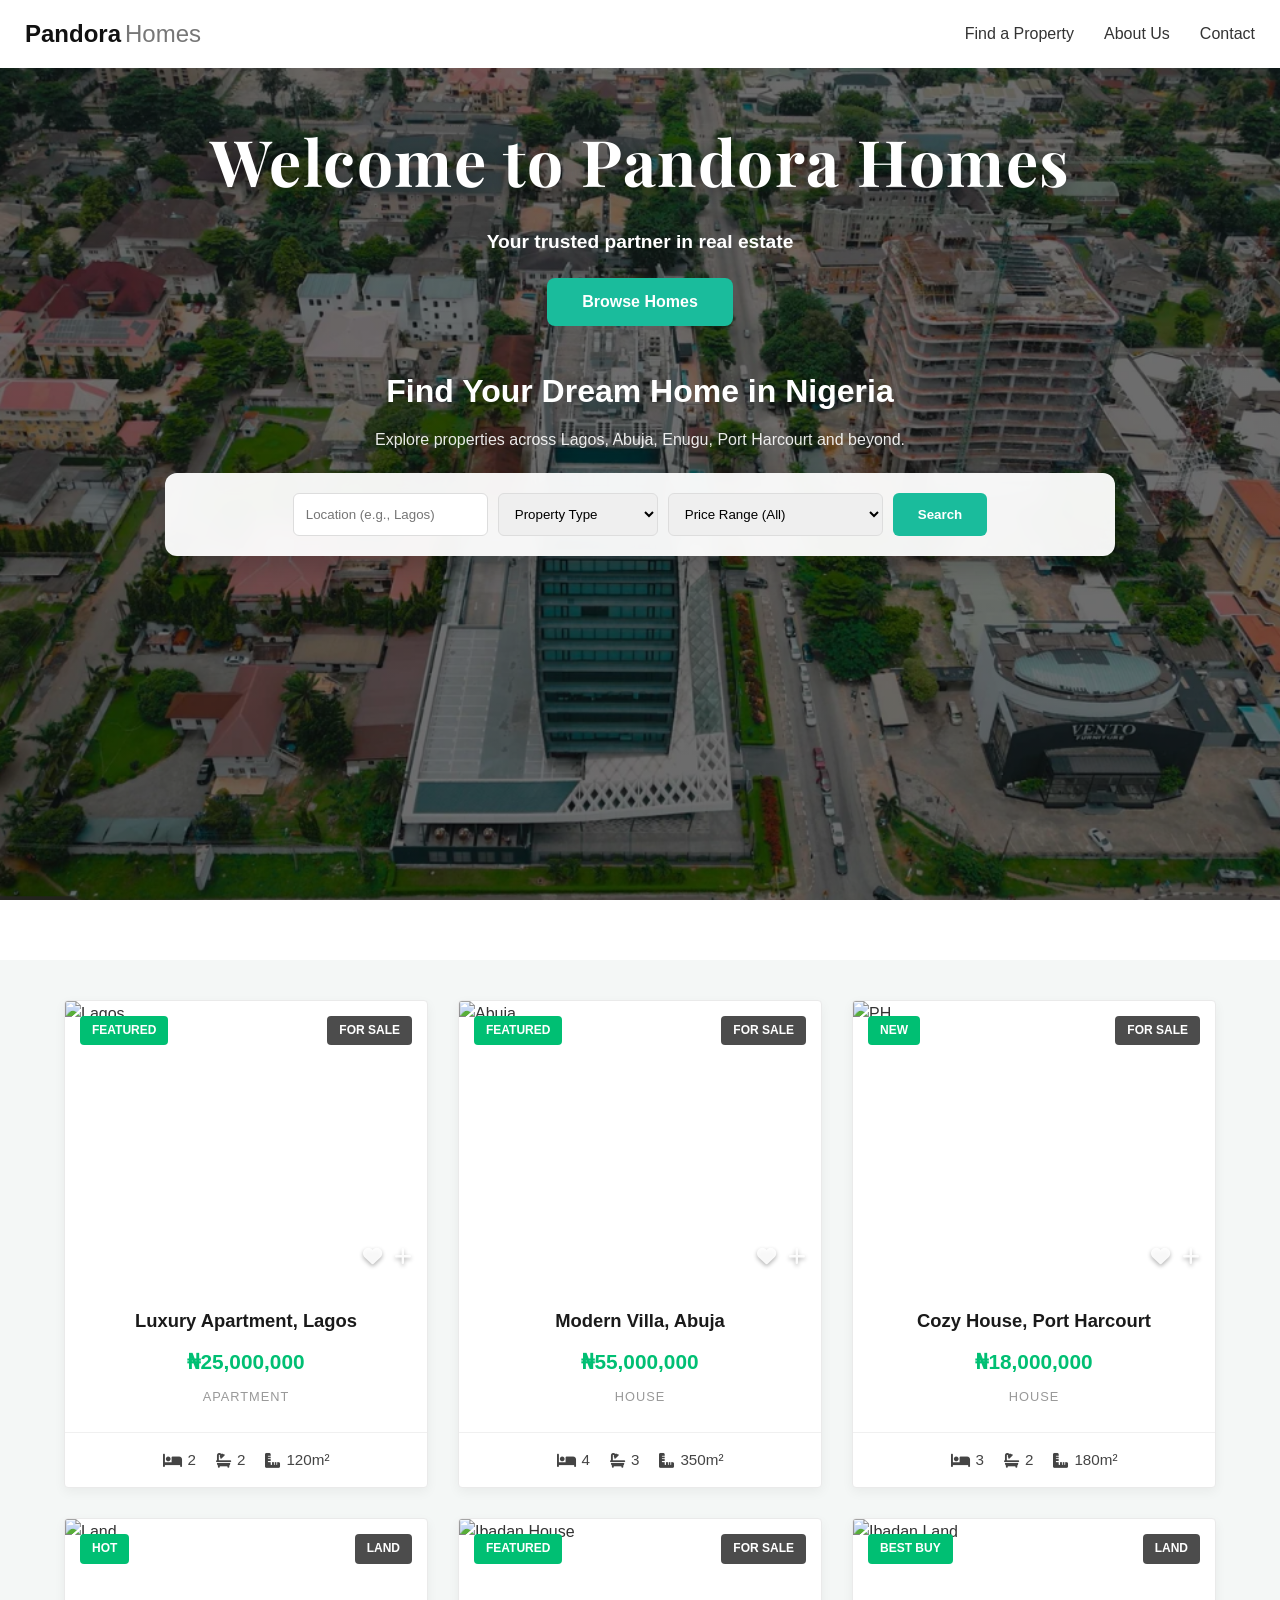
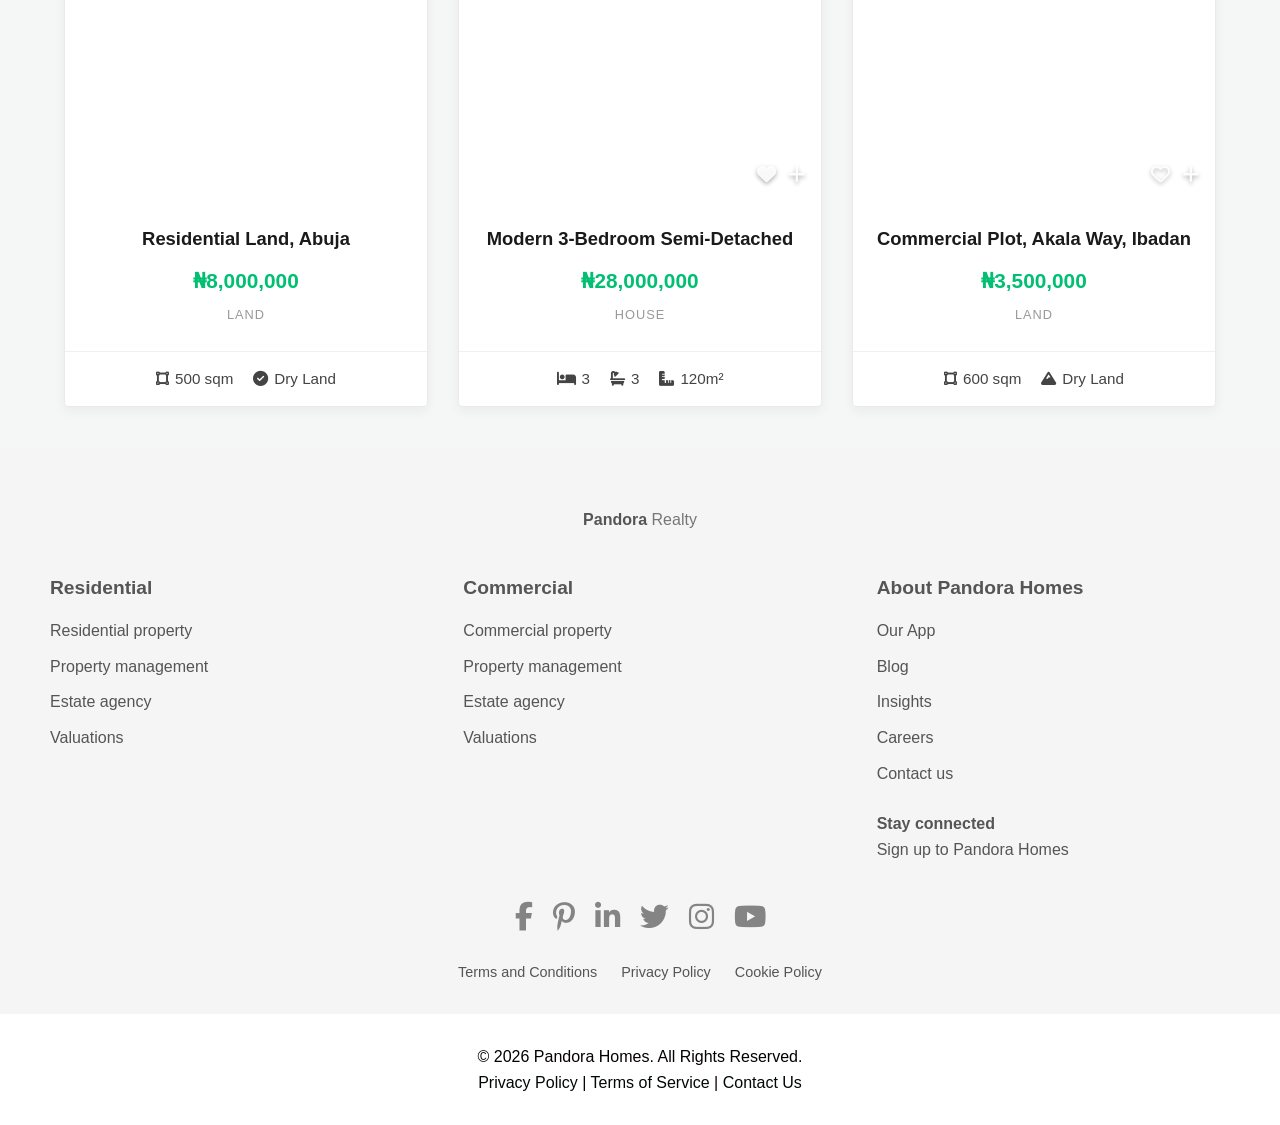
==== index.html @ b4a7bf01 "initial commit" ====
<!DOCTYPE html>
<html lang="en">
<head>
    <meta charset="UTF-8">
    <meta name="viewport" content="width=device-width, initial-scale=1.0">
    <title>Pandora Homes</title>
    <link rel="stylesheet" href="style.css">
    <link href="https://fonts.googleapis.com/css2?family=Playfair+Display:wght@600;700;800&display=swap" rel="stylesheet">
    <link rel="stylesheet" href="https://cdnjs.cloudflare.com/ajax/libs/font-awesome/6.5.0/css/all.min.css">
</head>
<body>

<header class="main-header">
    <div class="menu-icon" onclick="toggleMenu()">☰</div>
    <div class="logo">
        <span class="logo-bold">Pandora</span>
        <span class="logo-light">Homes</span>
    </div>
    <nav class="desktop-nav">
        <ul>
            <li><a href="listings.html">Find a Property</a></li>
            <li><a href="about.html">About Us</a></li>
            <li><a href="contact.html">Contact</a></li>
        </ul>
    </nav>
</header>


<div class="mobile-menu" id="mobileMenu">
      <div class="close-btn" onclick="toggleMenu()">✕</div>
    <a href="listings.html">Find a Property</a>
    <a href="about.html">About Us</a>
    <a href="contact.html">Contact Us</a>
    <a href="#">Careers</a>
    <a href="#">Insights</a>
</div>

<div id="page-content">
      
<section class="hero">
    <h1 class="hero-title">Welcome to Pandora Homes</h1>
    <p class="hero-subtext">Your trusted partner in real estate</p>

    <a href="listings.html">
        <button class="cta-btn">Browse Homes</button>
    </a>

    <!-- NEW: Add animation to the "Find Your Dream Home" section -->
    <div class="hero-search-text animate-fade-up">
        <h2>Find Your Dream Home in Nigeria</h2>
        <p style="animation-delay: 0.10s;">Explore properties across Lagos, Abuja, Enugu, Port Harcourt and beyond.</p>
    </div>

    <!-- NEW: Add animation to the search box container -->
    <div class="search-box animate-fade-up" style="animation-delay: 0.5s;">
        <input type="text" id="search-location" list="locations" placeholder="Location (e.g., Lagos)" autocomplete="off">
        
        <datalist id="locations">
            <option value="lagos">
            <option value="abuja">
            <option value="enugu">
            <option value="port harcourt">
            <option value="owerri">
            <option value="anambra">
            <option value="ibadan">
        </datalist>

        <select id="search-type">
            <option value="">Property Type</option>
            <option value="apartment">Apartment</option>
            <option value="house">House</option>
            <option value="land">Land</option>
        </select>

        <select id="search-price">
            <option value="">Price Range (All)</option>
            <option value="1-5">₦1,000,000 - ₦5,000,000</option>
            <option value="5-10">₦5,000,000 - ₦10,000,000</option>
            <option value="10-25">₦10,000,000 - ₦25,000,000</option>
            <option value="25-50">₦25,000,000 - ₦50,000,000</option>
            <option value="50-75">₦50,000,000 - ₦75,000,000</option>
            <option value="75-100">₦75,000,000 - ₦100,000,000</option>
            <option value="100-plus">₦100,000,000+</option>
        </select>

        <button onclick="handleHomeSearch()">Search</button>
    </div>
</section>

<section class="properties">

    <div class="property-card" data-location="lagos" data-type="apartment" data-price="25">
        <a href="property.html?property=1" class="card-link">
            <div class="card-image-container">
                <img src="https://images.unsplash.com/photo-1643297551340-19d8ad4f20ad" alt="Lagos" class="main-image">
                <div class="badge badge-left-green">FEATURED</div>
                <div class="badge badge-right-black">FOR SALE</div>
                <div class="card-overlays">
                    <i class="fas fa-heart overlay-icon"></i>
                    <i class="fas fa-plus overlay-icon"></i>
                </div>
            </div>
            <div class="card-text-container">
                <h3 class="property-title">Luxury Apartment, Lagos</h3>
                <p class="property-price">₦25,000,000</p>
                <p class="property-type">APARTMENT</p>
            </div>
            <div class="card-features-container">
                <div class="feature-item"><i class="fas fa-bed"></i> <span>2</span></div>
                <div class="feature-item"><i class="fas fa-bath"></i> <span>2</span></div>
                <div class="feature-item"><i class="fas fa-ruler-combined"></i> <span>120m²</span></div>
            </div>
        </a>
    </div>

    <div class="property-card" data-location="abuja" data-type="house" data-price="55">
        <a href="property.html?property=2" class="card-link">
            <div class="card-image-container">
                <img src="https://images.unsplash.com/photo-1600585154340-be6161a56a0c" alt="Abuja" class="main-image">
                <div class="badge badge-left-green">FEATURED</div>
                <div class="badge badge-right-black">FOR SALE</div>
                <div class="card-overlays">
                    <i class="fas fa-heart overlay-icon"></i>
                    <i class="fas fa-plus overlay-icon"></i>
                </div>
            </div>
            <div class="card-text-container">
                <h3 class="property-title">Modern Villa, Abuja</h3>
                <p class="property-price">₦55,000,000</p>
                <p class="property-type">HOUSE</p>
            </div>
            <div class="card-features-container">
                <div class="feature-item"><i class="fas fa-bed"></i> <span>4</span></div>
                <div class="feature-item"><i class="fas fa-bath"></i> <span>3</span></div>
                <div class="feature-item"><i class="fas fa-ruler-combined"></i> <span>350m²</span></div>
            </div>
        </a>
    </div>

    <div class="property-card" data-location="port harcourt" data-type="house" data-price="18">
        <a href="property.html?property=3" class="card-link">
            <div class="card-image-container">
                <img src="https://images.unsplash.com/photo-1570129477492-45c003edd2be" alt="PH" class="main-image">
                <div class="badge badge-left-green">NEW</div>
                <div class="badge badge-right-black">FOR SALE</div>
                <div class="card-overlays">
                    <i class="fas fa-heart overlay-icon"></i>
                    <i class="fas fa-plus overlay-icon"></i>
                </div>
            </div>
            <div class="card-text-container">
                <h3 class="property-title">Cozy House, Port Harcourt</h3>
                <p class="property-price">₦18,000,000</p>
                <p class="property-type">HOUSE</p>
            </div>
            <div class="card-features-container">
                <div class="feature-item"><i class="fas fa-bed"></i> <span>3</span></div>
                <div class="feature-item"><i class="fas fa-bath"></i> <span>2</span></div>
                <div class="feature-item"><i class="fas fa-ruler-combined"></i> <span>180m²</span></div>
            </div>
        </a>
    </div>

    <div class="property-card" data-location="abuja" data-type="land" data-price="8">
        <a href="property.html?property=4" class="card-link">
            <div class="card-image-container">
                <img src="https://images.unsplash.com/photo-1500382017468-9049fed747ef" alt="Land" class="main-image">
                <div class="badge badge-left-green">HOT</div>
                <div class="badge badge-right-black">LAND</div>
            </div>
            <div class="card-text-container">
                <h3 class="property-title">Residential Land, Abuja</h3>
                <p class="property-price">₦8,000,000</p>
                <p class="property-type">LAND</p>
            </div>
            
            <div class="card-features-container">
                <div class="feature-item"><i class="fas fa-vector-square"></i> <span>500 sqm</span></div>
                <div class="feature-item"><i class="fas fa-check-circle"></i> <span>Dry Land</span></div>
            </div>
            
        </a>
    </div>

    <a href="property.html?property=8" class="property-link">
        <div class="property-card" data-location="ibadan" data-type="house" data-price="28">
            <div class="card-image-container">
                <img src="https://images.unsplash.com/photo-1580587771525-78b9dba3b914" alt="Ibadan House">
                <div class="badge badge-left-green">FEATURED</div>
                <div class="badge badge-right-black">FOR SALE</div>
                <div class="card-overlays">
                    <i class="fas fa-heart overlay-icon"></i>
                    <i class="fas fa-plus overlay-icon"></i>
                </div>
            </div>
            <div class="card-text-container">
                <h3 class="property-title">Modern 3-Bedroom Semi-Detached</h3>
                <p class="property-price">₦28,000,000</p>
                <p class="property-type">HOUSE</p>
            </div>
            <div class="card-features-container">
                <div class="feature-item"><i class="fas fa-bed"></i> 3</div>
                <div class="feature-item"><i class="fas fa-bath"></i> 3</div>
                <div class="feature-item"><i class="fas fa-ruler-combined"></i> 120m²</div>
            </div>
        </div>
    </a>

    <a href="property.html?property=9" class="property-link">
        <div class="property-card" data-location="ibadan" data-type="land" data-price="3.5">
            <div class="card-image-container">
                <img src="https://encrypted-tbn0.gstatic.com/images?q=tbn:ANd9GcQhuHhNJPSUENQW9tDOTuYNVAIdm0Wdqzk8hw&s" alt="Ibadan Land">
                <div class="badge badge-left-green">BEST BUY</div>
                <div class="badge badge-right-black">LAND</div>
                <div class="card-overlays">
                    <i class="far fa-heart overlay-icon"></i>
                    <i class="fas fa-plus overlay-icon"></i>
                </div>
            </div>
            <div class="card-text-container">
                <h3 class="property-title">Commercial Plot, Akala Way, Ibadan</h3>
                <p class="property-price">₦3,500,000</p>
                <p class="property-type">LAND</p>
            </div>
            <div class="card-features-container">
                <div class="feature-item"><i class="fas fa-vector-square"></i> 600 sqm</div>
                <div class="feature-item"><i class="fas fa-mountain"></i> Dry Land</div>
            </div>
        </div>
    </a>


</section>

<section id="no-results" class="no-results" style="display:none;">
    <div class="no-results-card">
        <p>😔 No properties found</p>
        <span>Try Lagos, Abuja, or adjust your filters</span>
        <button onclick="alert('Thanks for your feedback!')">Click to Give Feedback</button>
    </div>
</section>

<section class="pre-footer">

    <!-- LOGO -->
    <div class="pre-footer-logo">
        <span class="logo-bold">Pandora</span>
        <span class="logo-light">Realty</span>
    </div>

    <div class="pre-footer-container">

        <!-- Column 1 -->
        <div class="pre-footer-col">
            <div class="accordion-header">
                Residential <span>⌄</span>
            </div>
            <ul class="accordion-content">
                <li>Residential property</li>
                <li>Property management</li>
                <li>Estate agency</li>
                <li>Valuations</li>
            </ul>
        </div>

        <!-- Column 2 -->
        <div class="pre-footer-col">
            <div class="accordion-header">
                Commercial <span>⌄</span>
            </div>
            <ul class="accordion-content">
                <li>Commercial property</li>
                <li>Property management</li>
                <li>Estate agency</li>
                <li>Valuations</li>
            </ul>
        </div>

        <!-- Column 3 -->
        <div class="pre-footer-col">
            <div class="accordion-header">
                About Pandora Homes <span>⌄</span>
            </div>
            <ul class="accordion-content">
                <li>Our App</li>
                <li>Blog</li>
                <li>Insights</li>
                <li>Careers</li>
                <li>Contact us</li>
            </ul>

            <div class="stay-connected">
                <h4>Stay connected</h4>
                <p>Sign up to Pandora Homes</p>
            </div>
        </div>

    </div>

    <!-- Social Icons -->
    <div class="social-icons">
        <i class="fab fa-facebook-f"></i>
        <i class="fab fa-pinterest-p"></i>
        <i class="fab fa-linkedin-in"></i>
        <i class="fab fa-twitter"></i>
        <i class="fab fa-instagram"></i>
        <i class="fab fa-youtube"></i>
    </div>

    <!-- Bottom Links -->
    <div class="footer-links">
        <a href="#">Terms and Conditions</a>
        <a href="#">Privacy Policy</a>
        <a href="#">Cookie Policy</a>
    </div>

</section>

<footer>
    <p>&copy; 2026 Pandora Homes. All Rights Reserved.</p>
    <p>
        <a href="#">Privacy Policy</a> | 
        <a href="#">Terms of Service</a> | 
        <a href="contact.html">Contact Us</a> </p>
</footer>

<script src="script.js"></script>

</div> 
</body>
</html>
---- style.css ----
/* =====================
   GLOBAL RESET & BODY
===================== */
* {
    margin: 0;
    padding: 0;
    box-sizing: border-box;
    font-family: 'Poppins', sans-serif;
}

body {
    background: #ffffff;
    color: #333;
    line-height: 1.6;
}

/* LINKS */
a {
    text-decoration: none;
    color: inherit;
}

a:hover {
    color: #1abc9c;
}

/* =====================
   HEADER
===================== */
header {
    width: 100%;
    padding: 15px 25px;
    background: #ffffff;
    display: flex;
    align-items: center;
    justify-content: space-between; /* keeps layout clean */
    position: fixed;
    top: 0;
    z-index: 1000;
}

.logo {
    font-size: 1.5rem;
    display: flex;
    align-items: center;
    gap: 4px;
    font-family: 'Poppins', sans-serif;
}

.logo-bold {
    font-weight: 700;
    color: #111;
}

.logo-light {
    font-weight: 400;
    color: #777;
}

nav ul {
    list-style: none;
    display: flex;
    gap: 30px;
}

nav ul li a {
    font-weight: 500;
}

/* =====================
   HERO (WITH IMAGE)
===================== */
.hero {
    height: 100vh;
    padding: 50px 20px 20px; /* FIXED: combines top + side padding */

    background: linear-gradient(rgba(0,0,0,0.55), rgba(0,0,0,0.55)),
    url("images/hero.jpg");

    background-size: cover;
    background-position: center;
    background-attachment: fixed;

    display: flex;
    flex-direction: column;
    justify-content: center;
    align-items: center;

    text-align: center;
    color: #fff;
}



/* CLEAN HERO TITLE (FIXED DUPLICATES) */
.hero-title {
    font-family: 'Playfair Display', serif;
    font-size: 4rem;
    font-weight: 700;
    letter-spacing: 1.5px;
    text-shadow: 0 5px 20px rgba(0,0,0,0.4);
    margin-bottom: 15px;
}

.hero-subtext {
    font-weight: 700;
    font-size: 1.2rem;
    margin-bottom: 20px;
}
@media (max-width: 768px) {

    .hero-title {
        font-size: 2.3rem;
        line-height: 1.2;
        text-align: center;
        padding: 0 10px;
    }

    .hero-subtext {
        font-size: 1rem;
        padding: 0 10px;
    }
    .hero {
    padding-top: 140px; /* adjusts for header */
    height: auto;
}
}

/* HERO BUTTON */
.cta-btn {
    padding: 15px 35px;
    background: #1abc9c;
    color: #fff;
    border: none;
    border-radius: 8px;
    font-size: 1rem;
    font-weight: 600;
    cursor: pointer;
    transition: all 0.3s ease;
}

.cta-btn:hover {
    background: #16a085;
    transform: scale(1.05);
}

/* =====================
   SEARCH SECTION (PREMIUM FLOAT)
===================== */
.search-section {
    text-align: center;
    padding: 60px 20px 20px;
    background: transparent;
    margin-top: -120px; /* pulls into hero */
    position: relative;
    z-index: 10;
}

.search-section h1 {
    font-size: 2.5rem;
    margin-bottom: 10px;
}

.search-section p {
    color: #666;
    margin-bottom: 25px;
}

/* FLOATING GLASS SEARCH BOX */
.search-box {
    background: rgba(255, 255, 255, 0.95);
    backdrop-filter: blur(12px);

    padding: 25px;
    border-radius: 15px;

    display: flex;
    gap: 10px;
    flex-wrap: wrap;
    justify-content: center;

    box-shadow: 0 20px 50px rgba(0,0,0,0.15);
    max-width: 950px;
    margin: auto;
    width: 100%;
}


/* Inputs */
.search-box input,
.search-box select {
    padding: 12px 15px;
    border: 1px solid #ddd;
    border-radius: 8px;
    min-width: 160px;
}

/* Button */
.search-box button {
    padding: 12px 25px;
    background: #1abc9c;
    color: #fff;
    border: none;
    border-radius: 8px;
    cursor: pointer;
    font-weight: 600;
}

.search-box button:hover {
    background: #16a085;
}
@media (max-width: 768px) {

    .search-box {
        flex-direction: column;
        align-items: stretch;
        gap: 12px;
    }

    .search-box input,
    .search-box select,
    .search-box button {
        width: 100%;
    }
}
@media (max-width: 768px) {

    .search-section {
        margin-top: -80px;
        padding: 40px 15px 10px;
    }
}

/* =====================
   PROPERTY GRID
===================== */
/* 1. THE GRID - Base style (Small Phones) */
.properties {
    display: grid;
    grid-template-columns: 1fr; /* Default: 1 column for small phones */
    gap: 20px;
    padding: 20px 15px;
    background-color: #f4f7f6;
    max-width: 1400px;
    margin: 0 auto;
}

/* 2. MEDIUM SCREENS (Large Phones & Tablets) 
   When screen is wider than 600px, switch to 2 columns */
@media (min-width: 600px) {
    .properties {
        grid-template-columns: repeat(2, 1fr); 
        gap: 25px;
        padding: 30px 5%;
    }
}

/* 3. DESKTOP SCREENS 
   When screen is wider than 1024px, switch to 3 columns */
@media (min-width: 1024px) {
    .properties {
        grid-template-columns: repeat(3, 1fr); 
        gap: 30px;
        padding: 40px 5%;
    }
}

/* --- THE REST OF YOUR CARD CSS REMAINS THE SAME --- */

.property-card {
    background: #fff;
    border-radius: 4px;
    overflow: hidden;
    box-shadow: 0 4px 12px rgba(0,0,0,0.05);
    display: flex;
    flex-direction: column;
    height: 100%;
    border: 1px solid #eaeaea;
}

/* Ensure the image height is consistent */
.card-image-container {
    position: relative;
    width: 100%;
    height: 280px; 
}

.card-image-container img {
    width: 100%;
    height: 100%;
    object-fit: cover;
}

/* Overlay Icons (No glass background) */
.card-overlays {
    position: absolute;
    bottom: 15px;
    right: 15px;
    display: flex;
    gap: 12px;
}

.overlay-icon {
    background: none; 
    backdrop-filter: none;
    color: rgba(255, 255, 255, 0.9); 
    font-size: 1.2rem;
    cursor: pointer;
    text-shadow: 0 2px 4px rgba(0,0,0,0.3);
}

/* Text and Features... */
.card-text-container { padding: 25px 15px; text-align: center; }
.property-price { color: #00bf73; font-weight: 800; font-size: 1.3rem; }
.card-features-container { display: flex; justify-content: center; gap: 20px; padding: 15px; border-top: 1px solid #f0f0f0; }

/* 3. THE CARD */
.property-card {
    background: #fff;
    border-radius: 4px;
    overflow: hidden;
    box-shadow: 0 4px 12px rgba(0,0,0,0.05);
    display: flex;
    flex-direction: column;
    height: 100%;
    border: 1px solid #eaeaea;
}

/* 4. THE IMAGE */
.card-image-container {
    position: relative;
    width: 100%;
    height: 280px; 
}

.card-image-container img {
    width: 100%;
    height: 100%;
    object-fit: cover;
}

/* 5. OVERLAYS - Glass effect removed */
.badge {
    position: absolute;
    top: 15px;
    padding: 4px 10px;
    font-size: 10px;
    font-weight: 700;
    text-transform: uppercase;
}

.badge-left-green {
    left: 15px;
    background: #00bf73;
    color: white;
}

.badge-right-black {
    right: 15px;
    background: rgba(0, 0, 0, 0.7);
    color: white;
}

.card-overlays {
    position: absolute;
    bottom: 15px;
    right: 15px;
    display: flex;
    gap: 12px; /* Slight gap between icons */
}

.overlay-icon {
    /* REMOVED: background and backdrop-filter */
    background: none; 
    backdrop-filter: none;
    
    width: auto;
    height: auto;
    display: flex;
    align-items: center;
    justify-content: center;
    
    /* Set icon color to white with slight transparency to match reference */
    color: rgba(255, 255, 255, 0.9); 
    font-size: 1.2rem;
    cursor: pointer;
    text-shadow: 0 2px 4px rgba(0,0,0,0.3); /* Optional: helps icons pop against light images */
}

/* 6. TEXT CONTENT */
.card-text-container {
    padding: 25px 15px;
    text-align: center;
}

.property-title {
    font-size: 1.15rem;
    font-weight: 600;
    margin-bottom: 10px;
    color: #1a1a1a;
}

.property-price {
    font-size: 1.3rem;
    color: #00bf73;
    font-weight: 800;
    margin-bottom: 8px;
}

.property-type {
    font-size: 0.8rem;
    color: #999;
    text-transform: uppercase;
    letter-spacing: 1px;
}

/* 7. FEATURES Row */
.card-features-container {
    display: flex;
    justify-content: center;
    gap: 20px;
    padding: 15px;
    border-top: 1px solid #f0f0f0;
}

.feature-item {
    display: flex;
    align-items: center;
    gap: 6px;
    font-size: 0.95rem;
    color: #444;
}/* =====================
   FOOTER
===================== */
footer {
    background: #ffffff;
    color: #060000;
    text-align: center;
    padding: 30px;
}

footer a {
    color: #000806;
}

/* =====================
   ABOUT & CONTACT
===================== */
.about-section,
.contact-section {
    max-width: 1000px;
    margin: 150px auto 50px auto;
    padding: 50px;
    background-color: #ffffff;
    border-radius: 15px;
    box-shadow: 0 10px 25px rgba(0,0,0,0.08);
    text-align: center;
}

.contact-info {
    margin-top: 30px;
    color: #068168;
}

/* HERO SEARCH TEXT */
.hero-search-text {
    margin-top: 40px;
}

.hero-search-text h2 {
    font-size: 2rem;
    margin-bottom: 10px;
}

.hero-search-text p {
    opacity: 0.9;
}
.contact-hero {
    height: 60vh;
    background: 
    linear-gradient(rgba(0,0,0,0.6), rgba(0,0,0,0.6)),
    url("images/contact-bg.jpg");

    background-size: cover;
    background-position: center;

    display: flex;
    flex-direction: column;
    justify-content: center;
    align-items: center;

    color: #fff;
    text-align: center;
}
/* SEARCH BOX */
.search-box {
    margin-top: 20px;

    background: rgba(255,255,255,0.95);
    backdrop-filter: blur(10px);

    padding: 20px;
    border-radius: 12px;

    display: flex;
    gap: 10px;
    flex-wrap: wrap;
    justify-content: center;

    box-shadow: 0 10px 30px rgba(0,0,0,0.2);
}

.search-box input,
.search-box select {
    padding: 12px;
    border: 1px solid #ddd;
    border-radius: 6px;
}

.search-box button {
    padding: 12px 25px;
    background: #1abc9c;
    color: #fff;
    border: none;
    border-radius: 6px;
}
/* =====================
   MOBILE FIXES ONLY
===================== */
@media (max-width: 768px) {

    /* FIX HERO TEXT OVERLAP */
    .hero {
        padding-top: 50px; /* more space for fixed header on mobile */
        height: auto; /* allow content expand properly */
        padding-bottom: 60px;
    }

    /* FIX SEARCH BOX OVERLAPPING LISTINGS */
    .search-box {
        margin-bottom: 40px; /* creates space before listings */
    }

    /* KEEP SEARCH ELEMENTS CLEAN */
    .search-box input,
    .search-box select,
    .search-box button {
        max-width: 100%; /* full width on mobile */
    }
}
/* =====================
   NO RESULTS CARD
===================== */
.no-results {
    display: none; /* initially hidden */
    text-align: center;
    margin: 50px auto;
}

.no-results-card {
    display: inline-block;
    padding: 30px 40px;
    background: #fff;
    border-radius: 15px;
    box-shadow: 0 10px 25px rgba(0,0,0,0.1);
    text-align: center;
    transition: all 0.3s ease;
}

.no-results-card p {
    font-size: 1.5rem;
    font-weight: 600;
    margin-bottom: 10px;
}

.no-results-card span {
    font-size: 1rem;
    color: #555;
    margin-bottom: 20px;
    display: block;
}

.no-results-card button {
    padding: 10px 25px;
    background: #1abc9c;
    color: #fff;
    border: none;
    border-radius: 8px;
    font-weight: 600;
    cursor: pointer;
    transition: all 0.3s ease;
}

.no-results-card button:hover {
    background: #16a085;
    transform: scale(1.05);
}
/* =====================
   PRE FOOTER SECTION
===================== */
.pre-footer {
    background: #f5f5f5;
    padding: 60px 50px 30px;
}

/* DESKTOP LAYOUT */
.pre-footer-container {
    display: grid;
    grid-template-columns: repeat(3, 1fr);
    gap: 60px;
    max-width: 1200px;
    margin: auto;
    align-items: start;
}

/* LOGO */
.pre-footer-logo {
    text-align: center;
    margin-bottom: 40px;
}

.logo-text {
    font-family: 'Playfair Display', serif;
    font-size: 2.8rem; /* bigger */
    font-weight: 700;
    color: #000a08;
    letter-spacing: 1px;
}
@media (max-width: 768px) {
    .logo-text {
        font-size: 2.2rem;
    }
}
/* DESKTOP HEADERS */
.accordion-header {
    font-size: 1.2rem;
    font-weight: 600;
    margin-bottom: 15px;
    cursor: default;
}

.accordion-header span {
    display: none; /* hide arrow on desktop */
}

/* DESKTOP LIST */
.accordion-content {
    display: block;
}

.pre-footer-col ul {
    list-style: none;
    padding: 0;
}

.pre-footer-col ul li {
    margin-bottom: 10px;
    color: #555;
}

/* Stay Connected */
.stay-connected {
    margin-top: 25px;
}

/* SOCIAL ICONS */
.social-icons {
    text-align: center;
    margin-top: 40px;
    font-size: 1.8rem;
    display: flex;
    justify-content: center;
    gap: 20px;
    opacity: 0.7;
}

/* FOOTER LINKS */
.footer-links {
    text-align: center;
    margin-top: 30px;
    font-size: 0.9rem;
}

.footer-links a {
    margin: 0 10px;
    color: #555;
}

.footer-links a:hover {
    color: #1abc9c;
}

/* =====================
   MOBILE VERSION (ACCORDION)
===================== */
@media (max-width: 768px) {

    .pre-footer {
        padding: 40px 20px;
    }

    .pre-footer-container {
        display: block;
        text-align: left;
    }

    /* ACCORDION STYLE */
    .accordion-header {
        width: 100%;
        padding: 18px 0;
        border-bottom: 1px solid #0c0000;
        font-size: 1.1rem;
        display: flex;
        justify-content: space-between;
        align-items: center;
        cursor: pointer;
    }

    .accordion-header span {
        display: block;
    }

    /* HIDE CONTENT */
    .accordion-content {
        display: none;
        padding: 10px 0 15px;
    }

    /* SHOW WHEN ACTIVE */
    .accordion-content.active {
        display: block;
    }

    /* LIST FIX */
    .pre-footer-col ul {
        list-style: none;
        padding-left: 0;
        margin: 0;
    }

    .pre-footer-col ul li {
        padding: 8px 0;
    }

    /* SOCIAL */
    .social-icons {
        font-size: 1.5rem;
    }

    /* LINKS STACK */
    .footer-links {
        display: flex;
        flex-direction: column;
        gap: 10px;
    }
}
/* =====================
   FORCE DESKTOP LAYOUT (FINAL FIX)
===================== */
@media (min-width: 769px) {

    .pre-footer-container {
        display: grid !important;
        grid-template-columns: repeat(3, 1fr) !important;
        gap: 60px !important;
        align-items: start !important;
    }

    .accordion-content {
        display: block !important;
    }

    .accordion-header {
        border: none !important;
        cursor: default !important;
        margin-bottom: 15px;
    }

    .accordion-header span {
        display: none !important;
    }

    .pre-footer-col {
        width: 100%;
    }
}
@media (max-width: 768px) {
    header {
        padding: 15px 20px; /* smaller */
    }

    .logo {
        font-size: 1.3rem; /* reduce logo size */
    }
}
/* =====================
   MOBILE NAV FINAL FIX
===================== */

/* HAMBURGER ICON */
.menu-icon {
    font-size: 1.8rem;
    cursor: pointer;
    display: none; /* hidden on desktop */
    z-index: 3000;
}

/* MOBILE MENU PANEL */
.mobile-menu {
    position: fixed;
    top: 0;
    left: -100%;
    width: 70%;
    height: 100%;
    background: #fff;
    padding: 60px 20px;
    display: flex;
    flex-direction: column;
    gap: 20px;
    transition: 0.4s ease;
    z-index: 2000;

    box-shadow: 5px 0 15px rgba(0,0,0,0.2);
}

/* ACTIVE MENU */
.mobile-menu.active {
    left: 0;
}

/* LINKS */
.mobile-menu a {
    font-size: 1.2rem;
    border-bottom: 1px solid #eee;
    padding-bottom: 10px;
}

/* CLOSE BUTTON */
.close-btn {
    font-size: 2rem;
    cursor: pointer;
    margin-bottom: 20px;
    
    align-self: flex-end; 
}

/* 1. THE MOVEMENT - Keep this exactly as is */
#page-content {
    transition: transform 0.4s ease;
    width: 100%;
    position: relative;
    background-color: #fff;
}

#page-content.shift {
    transform: translateX(70%);
}

/* 2. THE HEADER FADE - No more "all" transition here */
#page-content.shift header {
    background-color: transparent !important;
    opacity: 0; 
    pointer-events: none; /* Stops you from clicking invisible buttons */
}

/* =====================
    MOBILE ONLY
===================== */
@media (max-width: 768px) {
    .menu-icon {
        display: block;
        cursor: pointer;
    }

    .desktop-nav {
        display: none;
    }

    header {
        padding: 0px 15px;
        height: 30px;
        display: flex;
        align-items: center;
        justify-content: flex-start;
        gap: 12px;
        background-color: #fff;
        box-sizing: border-box;
        position: relative;
        width: 100%;

        /* FIX: Only animate the fade, NOT the layout/size */
        transition: opacity 0.4s ease, background-color 0.4s ease;
    }

    .logo {
        font-size: 1.3rem;
        position: absolute;
        left: 50%;
        transform: translateX(-50%);
        /* Keep this: prevents the logo from sliding around */
        transition: none !important; 
    }
}
/* =====================
   AGENTS SECTION
===================== */
.agents-section {
    padding: 60px 20px;
    text-align: center;
    background: #f9f9f9;
}

.agents-section h2 {
    font-size: 2rem;
    margin-bottom: 40px;
}

/* CONTAINER */
.agents-container {
    display: flex;
    justify-content: center;
    gap: 40px;
    flex-wrap: wrap;
}

/* CARD */
.agent-card {
    background: #fff;
    padding: 25px 20px;
    border-radius: 15px;
    width: 260px;
    text-align: center;
    box-shadow: 0 10px 25px rgba(0,0,0,0.08);
    transition: 0.3s;
}

.agent-card:hover {
    transform: translateY(-8px);
}

/* IMAGE (CIRCLE) */
.agent-card img {
    width: 110px;
    height: 110px;
    border-radius: 50%;
    object-fit: cover;
    margin-bottom: 15px;
}

/* NAME */
.agent-card h3 {
    margin-bottom: 5px;
}

/* ROLE */
.agent-card p {
    color: #777;
    font-size: 0.9rem;
    margin-bottom: 15px;
}

/* ACTION ICONS */
.agent-actions {
    display: flex;
    justify-content: center;
    gap: 15px;
}

.agent-actions a {
    width: 40px;
    height: 40px;
    background: #1abc9c;
    color: #fff;
    border-radius: 50%;
    display: flex;
    align-items: center;
    justify-content: center;
    transition: 0.3s;
}

.agent-actions a:hover {
    background: #16a085;
    transform: scale(1.1);
}

/* =====================
   MOBILE OPTIMIZATION
===================== */
@media (max-width: 768px) {

    .agents-container {
        flex-direction: column;
        align-items: center;
    }

    .agent-card {
        width: 90%;
    }

    .agents-section h2 {
        font-size: 1.6rem;
    }
}
.agent-actions a i {
    line-height: 1;
}
/* =====================
   AGENT ICON PREMIUM EFFECT
===================== */

.agent-actions a {
    width: 55px;
    height: 55px;
    background: #1abc9c;
    border-radius: 50%;
    display: flex;
    align-items: center;
    justify-content: center;
    
    color: #fff;
    font-size: 1.2rem;

    transition: all 0.35s ease;
    position: relative;
    overflow: hidden;
}

/* ICON HOVER EFFECT */
.agent-actions a:hover {
    transform: translateY(-6px) scale(1.1);
    box-shadow: 0 10px 25px rgba(26, 188, 156, 0.5);
}

/* ICON INSIDE ANIMATION */
.agent-actions a i {
    transition: transform 0.4s ease;
}

.agent-actions a:hover i {
    transform: scale(1.2) rotate(5deg);
}

/* GLOW RING EFFECT */
.agent-actions a::before {
    content: "";
    position: absolute;
    width: 100%;
    height: 100%;
    border-radius: 50%;
    background: rgba(26, 188, 156, 0.4);
    opacity: 0;
    transition: 0.4s;
}

.agent-actions a:hover::before {
    transform: scale(1.6);
    opacity: 1;
}

/* INDIVIDUAL BRAND COLORS (PREMIUM TOUCH) */
.agent-actions a:nth-child(1):hover {
    background: #27ae60; /* phone */
}

.agent-actions a:nth-child(2):hover {
    background: #2c3e50; /* email */
}

.agent-actions a:nth-child(3):hover {
    background: #25D366; /* WhatsApp */
}
.agent-actions {
    display: flex;
    justify-content: center;
    gap: 15px;
    margin-top: 15px;
}
/* =====================
   DESKTOP & TABLET FIX
===================== */
@media (min-width: 769px) {

    /* Make the container allow space for cards to be side-by-side */
    .agents-container {
        flex-wrap: nowrap; /* Forces them to stay in one row on desktop */
        gap: 30px;
    }

    /* Increase the card width slightly to fit the 55px icons */
    .agent-card {
        width: 320px; 
        min-height: 400px; /* Keeps all cards the same height */
        display: flex;
        flex-direction: column;
        justify-content: space-between; /* Pushes icons to the bottom evenly */
    }

    /* Ensure the icon row doesn't wrap or overlap */
    .agent-actions {
        flex-wrap: nowrap;
        width: 100%;
        padding-top: 10px;
    }
}
/* =====================
   TABLET FIX (481px to 768px)
===================== */
@media screen and (min-width: 481px) and (max-width: 768px) {
    
    .agent-card {
        width: 80% !important; /* Narrow the card slightly so it doesn't stretch too far */
        max-width: 400px;
        margin: 20px auto;
        
        /* Force the content to stay stacked vertically */
        display: flex !important;
        flex-direction: column !important;
        align-items: center !important;
        padding: 30px 20px !important;
    }

    .agent-actions {
        /* Ensure the icons stay in a neat row at the bottom */
        display: flex !important;
        justify-content: center !important;
        gap: 15px !important;
        margin-top: 20px !important;
        width: 100% !important;
    }

    /* Prevent the image from floating to the left */
    .agent-card img {
        margin: 0 auto 15px auto !important;
    }
}
/* =====================
   CONTACT HERO UPGRADE
===================== */

.contact-hero {
    height: 65vh;

    background:
    linear-gradient(rgba(0,0,0,0.55), rgba(0,0,0,0.55)),
    url("images/contact-bg.jpg");

    background-size: cover;
    background-position: center;
    background-attachment: fixed;

    display: flex;
    justify-content: center;
    align-items: center;
}

/* GLASS BOX */
.hero-overlay {
    background: rgba(255,255,255,0.08); /* 🔥 transparent */
    backdrop-filter: blur(12px);

    padding: 50px 70px;
    border-radius: 15px;

    text-align: center;
    color: #fff;

    box-shadow: 0 15px 50px rgba(0,0,0,0.3);
}

/* TEXT */
.hero-overlay h1 {
    font-size: 3rem;
    font-family: 'Playfair Display', serif;
}

.hero-overlay p {
    font-size: 1.2rem;
    opacity: 0.9;
}

/* ANIMATION */
.fade-in {
    opacity: 0;
    transform: translateY(30px);
    animation: fadeUp 1s ease forwards;
}

.fade-in.delay {
    animation-delay: 0.4s;
}

@keyframes fadeUp {
    to {
        opacity: 1;
        transform: translateY(0);
    }
}
@media (max-width: 768px) {
    .contact-hero {
        background-attachment: scroll; /* prevents mobile bug */
        height: 55vh;
    }

    .hero-overlay {
        padding: 25px;
    }

    .hero-overlay h1 {
        font-size: 2rem;
    }

    .hero-overlay p {
        font-size: 1rem;
    }
}
/* =====================
   PREMIUM CONTACT CARD
===================== */

.contact-premium {
    margin-top: -80px; /* 🔥 pulls card into hero */
    display: flex;
    justify-content: center;
    padding: 0 20px;
    position: relative;
    z-index: 10;
}

.contact-card {
    background: rgba(255,255,255,0.95);
    backdrop-filter: blur(12px);

    padding: 40px;
    border-radius: 15px;

    text-align: center;

    box-shadow: 0 20px 60px rgba(0,0,0,0.15);

    max-width: 600px;
    width: 100%;
}

/* TEXT */
.contact-card h2 {
    font-size: 1.8rem;
    margin-bottom: 10px;
}

.contact-card p {
    color: #666;
    margin-bottom: 25px;
}

/* OPTIONS */
.contact-options {
    display: flex;
    justify-content: center;
    gap: 20px;
    flex-wrap: wrap;
}

.contact-box {
    display: flex;
    flex-direction: column;
    align-items: center;
    gap: 8px;

    padding: 15px 20px;
    border-radius: 10px;

    background: #f9f9f9;

    transition: 0.3s ease;
}

/* ICONS */
.contact-box i {
    font-size: 1.5rem;
    color: #1abc9c;
}

/* HOVER EFFECT */
.contact-box:hover {
    background: #047b63;
    color: #fff;
    transform: translateY(-5px);
}

.contact-box:hover i {
    color: #fff;
}
@media (max-width: 768px) {

    .contact-premium {
        margin-top: -50px;
    }

    .contact-card {
        padding: 25px;
    }

    .contact-options {
        flex-direction: column;
        gap: 15px;
    }
}
/* =====================
   ABOUT HERO
===================== */
.about-hero {
    height: 100vh; /* 🔥 full screen (fixes rectangular issue) */

    background:
    linear-gradient(rgba(0,0,0,0.5), rgba(0,0,0,0.5)),
    url("images/about-bg.jpg");

    background-size: cover;
    background-position: center;
    background-attachment: fixed;

    display: flex;
    justify-content: center;
    align-items: center;
}

/* =====================
   STORY
===================== */
.about-story {
    padding: 80px 20px;
    text-align: center;
}

.about-container {
    max-width: 800px;
    margin: auto;
}

.about-container h2 {
    font-size: 2rem;
    margin-bottom: 15px;
}

.about-container p {
    color: #666;
    line-height: 1.8;
}

/* =====================
   STATS
===================== */
.about-stats {
    background: #f9f9f9;
    padding: 60px 20px;
}

.stats-container {
    display: flex;
    justify-content: center;
    align-items: center;
    gap: 60px;
    flex-wrap: wrap;
    text-align: center;
}

.stat-box h3 {
    font-size: 2rem;
    color: #047b63;
    min-width: 120px;
}

.stat-box p {
    color: #555;
}

/* =====================
   CTA
===================== */
.about-cta {
    height: 60vh;

    background:
    linear-gradient(rgba(0,0,0,0.6), rgba(0,0,0,0.6)),
    url("images/about-bg.jpg"); /* 🔥 same image */

    background-size: cover;
    background-position: bottom; /* 🔥 shows lower part */
    background-attachment: fixed;

    display: flex;
    flex-direction: column;
    justify-content: center;
    align-items: center;

    text-align: center;
    color: #fff;
}

.about-cta h2 {
    margin-bottom: 20px;
}
@media (max-width: 768px) {

    .about-hero,
    .about-cta {
        background-attachment: scroll; /* fixes mobile */
        height: 70vh;
    }

    .hero-overlay {
        padding: 25px;
    }

    .stats-container {
        flex-direction: column;
        gap: 25px;
    }
}
.reveal {
    opacity: 0;
    transform: translateY(40px);
    transition: all 0.8s ease;
}

.reveal.active {
    opacity: 1;
    transform: translateY(0);
}

/* =====================
   HERO TEXT ANIMATION
===================== */
.hero-overlay h1,
.hero-overlay p {
    opacity: 0;
    transform: translateY(40px);
    animation: fadeUp 3s ease forwards;
}

.hero-overlay p {
    animation-delay: 0.4s;
}

/* =====================
   STATS ANIMATION (FADE IN)
===================== */
.stat-box {
    opacity: 0;
    transform: translateY(40px);
    animation: fadeUp 1s ease forwards;
}

.stat-box:nth-child(1) { animation-delay: 0.2s; }
.stat-box:nth-child(2) { animation-delay: 0.4s; }
.stat-box:nth-child(3) { animation-delay: 0.6s; }

/* =====================
   CTA RECTANGLE + ANIMATION
===================== */
.about-cta {
    height: 50vh; /* rectangular */
}

.about-cta h2,
.about-cta .cta-btn {
    opacity: 0;
    transform: translateY(40px);
    animation: fadeUp 1s ease forwards;
}

.about-cta .cta-btn {
    animation-delay: 0.4s;
}

/* =====================
   KEYFRAME
===================== */
@keyframes fadeUp {
    to {
        opacity: 1;
        transform: translateY(0);
    }
}
/* =====================
   SCROLL REVEAL (JS-TRIGGERED)
===================== */

/* 1. Initial Hidden State */
.reveal {
    opacity: 0;
    transform: translateY(50px); /* Starts 50px lower */
    transition: all 0.8s cubic-bezier(0.25, 0.46, 0.45, 0.94); /* Smooth transition */
    visibility: hidden; /* Prevents interaction before reveal */
}

/* 2. Active Revealed State */
.reveal.active {
    opacity: 1;
    transform: translateY(0); /* Moves to original position */
    visibility: visible;
}
/* =====================
   MAP IN GRID FIX
===================== */
.map-card {
    grid-column: span 1; /* Occupies one slot beside the cards */
    display: flex;
    height: 100%;
}

.map-card iframe {
    flex-grow: 1;
    box-shadow: 0 5px 15px rgba(0,0,0,0.08);
}
.property-card {
    transition: transform 0.3s ease, box-shadow 0.3s ease;
}

.property-card:hover {
    transform: translateY(-10px); /* Lifts the card up slightly */
    box-shadow: 0 12px 30px rgba(0,0,0,0.15); /* Deepens the shadow */
}
/* Container styling to match your input boxes */
.custom-dropdown {
    position: relative;
    width: 100%;
    background: white;
    border: 1px solid #ccc;
    border-radius: 4px;
    cursor: pointer;
}

.dropdown-trigger {
    padding: 12px;
    display: flex;
    justify-content: space-between;
    align-items: center;
}

/* THE DARK MENU - This matches your Location dropdown image */
.dropdown-menu {
    display: none; /* Hidden until clicked */
    position: absolute;
    top: 100%;
    left: 0;
    width: 100%;
    background-color: #1a1a1a; /* Dark background */
    z-index: 1000;
    border-radius: 0 0 4px 4px;
    max-height: 200px;
    overflow-y: auto;
}

/* Individual Items */
.dropdown-item {
    padding: 10px 15px;
    color: white; /* White text */
    font-size: 14px;
}

.dropdown-item:hover {
    background-color: #333; /* Slightly lighter on hover */
}

/* Show menu when active */
.custom-dropdown.active .dropdown-menu {
    display: block;
}
/* --- Master Layout for Desktop --- */
.property-container { padding: 40px 8%; max-width: 1300px; margin: 0 auto; }
/* Pushes the content down so it isn't hidden under the fixed top navigation */
body {
    padding-top: 60px; /* Adjust this number (e.g., 90px or 100px) until the title is fully visible */
}

/* Ensure the property container has a consistent starting point */
.property-container {
    margin-top: 20px;
}
/* Combined & Corrected Header Fix */
.desktop-header-block {
    display: flex;
    justify-content: space-between; 
    align-items: flex-start;
    gap: 40px; 
    width: 100%;
}

.header-left {
    flex: 1; 
    min-width: 0; 
}

.price-main {
    /* Functional Fixes */
    white-space: nowrap; /* Prevents text from cutting off or wrapping */
    flex-shrink: 0;      /* Prevents the title from pushing the price */
    
    /* Your Style Preferences */
    font-size: 2.4rem; 
    font-weight: 800; 
    color: #111; 
    text-align: right;
    display: block;
    margin-bottom: 10px;
}

.desktop-actions { 
    display: flex; 
    gap: 10px; 
    margin-top: 10px; 
    justify-content: flex-end; 
}

.action-btn { 
    border: 1px solid #ddd; 
    background: #fff; 
    padding: 8px 12px; 
    border-radius: 4px; 
    cursor: pointer; 
}

/* Desktop Gallery Grid */
.gallery-wrapper { display: grid; grid-template-columns: 2fr 1fr; gap: 12px; height: 550px; }
.side-photos-grid { display: grid; grid-template-columns: 1fr 1fr; grid-template-rows: 1fr 1fr; gap: 12px; }
.main-photo-box img, .side-photos-grid img { width: 100%; height: 100%; object-fit: cover; border-radius: 4px; }

/* Desktop Stats Bar (Hidden on Mobile) */
.desktop-details-bar {
    display: flex;
    justify-content: space-between;
    background: #fff;
    padding: 30px;
    border: 1px solid #eee;
    margin-top: 30px;
}
.detail-item { display: flex; flex-direction: column; gap: 5px; }
.detail-value { font-size: 1.2rem; font-weight: 700; display: flex; align-items: center; gap: 10px; }
.detail-sub { font-size: 0.85rem; color: #777; text-transform: uppercase; letter-spacing: 0.5px; }

/* Visibility Toggles */
.mobile-header-block, .mobile-floating-agent, .mobile-gallery-overlay { display: none; }

/* --- Mobile View Adjustments --- */
@media (max-width: 768px) {
    .desktop-header-block, .side-photos-grid, .desktop-details-bar { display: none !important; }
    
    .property-container { padding: 0; }
    .gallery-wrapper { grid-template-columns: 1fr; height: 320px; }
    .main-photo-box { position: relative; }
    .main-photo-box img { border-radius: 0; }

    .mobile-gallery-overlay {
        display: flex; position: absolute; top: 15px; right: 15px;
        background: rgba(0,0,0,0.6); color: #fff; padding: 5px 12px; border-radius: 4px;
    }

    .mobile-header-block { display: block; padding: 20px; }
    .mobile-title-row { display: flex; justify-content: space-between; }
    .mobile-price-tag { font-size: 1.8rem; font-weight: 800; color: #00bf73; margin-top: 15px; }
    
    .mobile-info-right { display: flex; gap: 10px; }
    .mobile-icon-btn { border: 1px solid #eee; background: #fff; padding: 10px; border-radius: 6px; }

    /* Agent Bar Styling */
    .mobile-floating-agent {
        display: flex; position: fixed; bottom: 0; left: 0; width: 100%;
        background: #fff; padding: 12px 20px; box-shadow: 0 -5px 15px rgba(0,0,0,0.1);
        justify-content: space-between; align-items: center; z-index: 9999;
    }
    .agent-profile img { width: 45px; height: 45px; border-radius: 50%; }
    .action-green { width: 44px; height: 44px; background: #00bf73; color: white; border-radius: 8px; display: flex; align-items: center; justify-content: center; text-decoration: none; }
}


/* Fix for the Mobile View (Screenshot 163853) */
@media (max-width: 768px) {
    .desktop-header-block, .side-photos-grid, .desktop-details-bar {
        display: none !important; /* Hide desktop parts */
    }
    
    .mobile-header-block {
        display: block;
        padding: 15px;
    }

    #property-img {
        width: 100%;
        height: auto;
        display: block;
    }

    .mobile-price-tag {
        color: #00bf73; /* Green price from your reference */
        font-weight: bold;
        font-size: 1.5rem;
    }
}

/* Ensure images actually show up */
img {
    max-width: 100%;
    object-fit: cover;
}
/* --- Fix 1: Desktop Price Cut-off (Screenshot 11) --- */
.header-right {
    display: flex;
    flex-direction: column;
    align-items: flex-end;
    flex-shrink: 0; /* Prevents the price from being squished */
    min-width: 300px; /* Ensures space for the ₦ sign and zeros */
}


/* --- Fix 2: Responsive Fixes for Mobile (max-width: 768px) --- */
@media (max-width: 768px) {
    
    /* A. Fix the too-small image (Screenshot 12) */
    .gallery-wrapper {
        display: block !important; /* Forces simple vertical flow */
        height: auto !important; /* Removes the fixed desktop grid height */
    }

    .main-photo-box {
        width: 100vw; /* Fills full screen width */
        height: 350px; /* Set a substantial mobile height */
        margin-left: -20px; /* Counteracts parent padding to go full-bleed */
        margin-right: -20px;
    }

    #property-img {
        width: 100%;
        height: 100%;
        object-fit: cover; /* Crops image to fill without stretching */
        border-radius: 0; /* Full bleed look */
    }

    /* B. Make Like/Share Icons Square (Screenshot 12) */
    .mobile-info-right {
        display: flex;
        gap: 10px;
        flex-shrink: 0;
    }

    .mobile-icon-btn {
        display: flex;
        align-items: center;
        justify-content: center;
        width: 44px;  /* Equal width and height for square */
        height: 44px;
        padding: 0;
        border: 1px solid #eee;
        border-radius: 8px; /* Slightly rounded squares */
        font-size: 1.2rem;
    }

    /* C. Fix Agent Bar Icons: Side-by-Side and Sizing (Screenshot 12) */
    .mobile-floating-agent {
        display: flex;
        position: fixed;
        bottom: 0;
        left: 0;
        width: 100%;
        background: #fff;
        padding: 12px 15px;
        box-shadow: 0 -5px 15px rgba(0,0,0,0.1);
        justify-content: space-between; /* Space profile from buttons */
        align-items: center;
        z-index: 10000; /* Ensure it floats above everything */
    }

    .agent-quick-actions {
        display: flex;
        gap: 8px; /* Small space between square buttons */
        justify-content: flex-end; /* Buttons sit together on the right */
        flex-shrink: 0;
    }

    /* D. Square, Colorized Mobile Buttons */
    .action-btn-sq {
        width: 42px;  /* Slightly smaller for the bar */
        height: 42px; /* Perfect square */
        display: flex;
        align-items: center;
        justify-content: center;
        border-radius: 8px;
        font-size: 1.2rem;
        text-decoration: none; /* Removes link underline */
    }

    /* Green colors matching the reference standard */
    .whatsapp { background-color: #00bf73; color: white; }
    .phone { background-color: #00bf73; color: white; }
    
    /* Unique color for the new Email icon */
    .email { background-color: #fff; border: 1px solid #00bf73; color: #00bf73; }
}
/* Note the commas after each line—these are essential! */
.search-bar, 
.filter-container, 
#search-bar { 
    display: none !important; 
}
/* --- Property Description Section --- */
.property-description {
    padding: 30px 20px;
    background-color: #fff;
    line-height: 1.8; /* Better readability */
    color: #444;
}

.property-description h2 {
    font-size: 24px;
    color: #000;
    margin-bottom: 15px;
    border-left: 5px solid #28a745; /* Green accent bar */
    padding-left: 15px;
}

.property-description h3 {
    font-size: 20px;
    color: #222;
    margin-top: 30px;
    margin-bottom: 10px;
    text-transform: uppercase;
    letter-spacing: 1px;
}

.property-description p {
    margin-bottom: 20px;
}

/* --- Styling the Lists --- */
.property-description ul {
    list-style: none; /* Remove default dots */
    padding: 0;
    margin-bottom: 25px;
}

.property-description ul li {
    padding: 10px 0;
    border-bottom: 1px solid #eee; /* Subtle separator */
    display: flex;
    align-items: flex-start;
}

/* Adding a custom checkmark or bullet */
.property-description ul li::before {
    content: "✔";
    color: #28a745;
    font-weight: bold;
    margin-right: 15px;
}

/* --- The CTA Box (Viewing Button) --- */
.cta-box {
    background: #f9f9f9;
    border: 1px solid #ddd;
    border-radius: 12px;
    padding: 30px;
    text-align: center;
    margin-top: 40px;
    box-shadow: 0 4px 15px rgba(0,0,0,0.05);
}

.cta-box h4 {
    color: #000;
    font-size: 20px;
    margin-bottom: 10px;
}

.viewing-btn {
    background-color: #000;
    color: #fff;
    border: none;
    padding: 15px 35px;
    font-size: 16px;
    font-weight: bold;
    border-radius: 6px;
    cursor: pointer;
    transition: background 0.3s ease;
    margin-top: 10px;
}

.viewing-btn:hover {
    background-color: #28a745; /* Turns green when hovered */
}
.status-badges {
    display: flex; /* Keeps badges in a row */
    gap: 10px;    /* Space between the two badges */
    margin-bottom: 15px;
}

.badge {
    padding: 5px 12px;
    font-size: 12px;
    font-weight: 700;
    border-radius: 4px;
    color: #fff;
    text-transform: uppercase;
}

.badge.featured {
    background-color: #79c321; /* The Ikate Green */
}

.badge.for-sale {
    background-color: #4a4a4a; /* The Dark Grey */
}
.status-badges {
    display: flex !important;
    position: relative;
    z-index: 999; /* This pushes them to the very front layer */
    margin-bottom: 15px;
    gap: 10px;
}

/* --- FIX 1: GLOBAL BADGE RULES (Applies everywhere) --- */
.badge {
    display: inline-block !important;
    width: auto !important;         /* Prevents the "oversized" look */
    padding: 5px 12px;
    border-radius: 4px;
    font-size: 12px;
    font-weight: bold;
    text-transform: uppercase;
    white-space: nowrap;            /* Keeps text on one line */
}

/* --- FIX 2: PROPERTY CARDS (Listing Pages) --- */
/* This targets badges ONLY when they are inside a card */
.property-card .status-badges {
    display: flex !important;
    flex-direction: row !important;
    gap: 5px;
    position: absolute;             /* Floats them on the image */
    top: 10px;
    left: 10px;
    z-index: 10;
    width: auto !important;         /* Stops the giant bars */
}

/* --- FIX 3: INDIVIDUAL PROPERTY PAGE (Details Page) --- */
/* This targets badges ONLY on the specific property view */
.property-container .status-badges, 
.mobile-header-block .status-badges {
    display: flex !important;
    position: relative !important;  /* Stops them from floating over text */
    margin-bottom: 10px;            /* Pushes the title down slightly */
    top: 0 !important;
    left: 0 !important;
    width: auto !important;
    gap: 8px;
}
/* This targets the badges ONLY on the property details page */
.property-container .status-badges, 
.mobile-header-block .status-badges {
    position: relative !important; /* Forces badges to take up actual space */
    display: flex !important;      /* Sits them side-by-side */
    flex-direction: row !important;
    gap: 8px;
    margin-bottom: 15px;           /* Pushes the "Luxury Apartment" title down */
    top: 0 !important;             /* Resets the floating position */
    left: 0 !important;            /* Resets the floating position */
    width: auto !important;
}

/* Ensures the badges themselves stop floating */
.property-container .badge,
.mobile-header-block .badge {
    position: static !important;   /* Completely removes absolute behavior */
}
.details-section {
    padding: 40px 0;
    background-color: #fff;
}

.details-main-title {
    font-size: 24px;
    font-weight: 700;
    margin-bottom: 5px;
}

.updated-date {
    font-size: 14px;
    color: #888;
    margin-bottom: 25px;
}

.details-box {
    background-color: #f0f9ff; /* Light Sky Blue */
    border: 1px solid #bae6fd;
    border-radius: 8px;
    padding: 30px;
    max-width: 600px; /* Limits width like your screenshot */
}

.detail-item {
    display: flex;
    justify-content: space-between;
    padding: 15px 0;
    border-bottom: 1px solid #e0f2fe;
}

.detail-item:last-child {
    border-bottom: none;
}

.detail-label {
    font-weight: 700;
    color: #1e293b;
}

.detail-value {
    color: #475569;
}
.additional-details-section {
    padding: 20px 0 40px;
    background-color: #fff;
}

.additional-details-list {
    max-width: 800px; /* Adjust based on your layout */
}

.additional-item {
    display: flex;
    justify-content: space-between;
    padding: 15px 0;
    border-bottom: 1px solid #eee; /* Creates the light gray line */
}

.additional-label {
    font-weight: 600;
    color: #000;
    font-size: 18px;
}

.additional-value {
    color: #333;
    font-size: 18px;
}
/* --- CONTACT AGENT SECTION --- */
.agent-contact-section {
    padding: 60px 0;
    background-color: #fff;
    border-top: 1px solid #eee; /* Optional separator */
}

.agent-card {
    display: flex;
    align-items: center;
    gap: 30px;
    max-width: 700px;
    margin: 40px auto 0; /* Centers the whole card on page */
    padding: 20px;
    background-color: #f9f9f9;
    border-radius: 8px;
}

/* Agent Photo Centering Logic */
.agent-photo-box {
    width: 150px;
    height: 150px;
    border-radius: 50%; /* Optional circle photo */
    overflow: hidden; /* Crops any image to the box size */
    flex-shrink: 0;   /* Prevents photo from squishing */
    display: flex;
    justify-content: center;
    align-items: center;
    margin: 0 auto 20px;
}

#agent-photo {
    width: 100%;       /* Fills the box width */
    height: 100%;      /* Fills the box height */
    object-fit: cover; /* Centers the image content inside the box */
    display: block;
}

/* Agent Info Styling */
.agent-info-box {
    flex-grow: 1;
}

.agent-name {
    font-size: 22px;
    font-weight: 700;
    color: #1a1a1a;
    margin-bottom: 20px;
    display: flex;
    align-items: center;
    gap: 10px;
}

.agent-name i {
    color: #888;
    font-size: 18px;
}

/* Contact Buttons Logic */
.contact-links {
    display: flex;
    flex-wrap: wrap; /* Wraps on mobile */
    gap: 15px;
}

.contact-btn {
    display: inline-flex;
    align-items: center;
    gap: 10px;
    padding: 12px 20px;
    border-radius: 4px;
    font-weight: 600;
    font-size: 16px;
    text-decoration: none;
    transition: background 0.2s;
}

.phone-btn {
    background-color: #f1f1f1;
    color: #333;
}

.phone-btn:hover {
    background-color: #e5e5e5;
}

.whatsapp-btn {
    background-color: #07961d;
    color: #f4f5f4; /* WhatsApp Green */
    border: 2px solid #25D366;
}

.whatsapp-btn:hover {
    background-color: #25D366;
    color: white;
}

/* Mobile Responsiveness */
@media (max-width: 600px) {
    .agent-card {
        flex-direction: column; /* Stacks image on top */
        text-align: center;
    }
    
    .agent-name {
        justify-content: center;
    }
    
    .contact-links {
        justify-content: center;
    }
}
/* --- LISTING PAGE PRE-FOOTER OVERRIDE --- */

/* Force all text and headers in the pre-footer to be black */
.pre-footer .accordion-header,
.pre-footer .stay-connected h4,
.pre-footer .stay-connected p,
.pre-footer .logo-bold,
.pre-footer .footer-links a {
    color: #555 !important;
}

/* Force social icons to be black */
.pre-footer .social-icons i {
    color: #555 !important;
}

/* REMOVE ALL HOVER EFFECTS: This stops the green from appearing */
.pre-footer-col:hover,
.pre-footer-col:hover *,
.pre-footer .accordion-header:hover,
.pre-footer .social-icons i:hover,
.pre-footer .footer-links a:hover {
    color: #000000 !important;
    background-color: transparent !important;
    text-decoration: none !important;
}
/* =====================
   HEADER SIZE OVERRIDE (HALVE THE HEIGHT)
===================== */
@media (max-width: 768px) {
    /* 1. Shrink the main mobile container */
    .mobile-header-block {
        padding: 5px 15px !important; /* Cuts the 20px padding down */
    }

    /* 2. Shrink the price text and title to fit the smaller bar */
    .mobile-price-tag {
        font-size: 1.2rem !important; /* Cuts the 1.8rem size down */
        margin-top: 5px !important;   /* Reduces top gap */
    }

    .mobile-title-row h1 {
        font-size: 1.1rem !important; /* Slims the title text */
    }

    /* 3. Pull the image/gallery up to close the gap */
    .gallery-wrapper {
        margin-top: -10px !important; 
    }

    /* 4. Kill the extra body padding that pushes everything down */
    body {
        padding-top: 30px !important; 
    }
    /* =====================
   FINAL SLIM-HEADER FIX
===================== */
@media (max-width: 768px) {
    /* This shrinks the bar itself */
    header {
        height: 50px !important;
        display: flex !important;
        align-items: center !important;
    }

    /* This pulls the items up to the very top */
    .nav-toggle, .logo, .hamburger {
        margin-top: 0px !important;
        padding-top: 0px !important;
    }

    /* This kills the 60px gap seen in your DevTools */
    body {
        padding-top: 10px !important;
    }
}
}/* =====================
   FIX: HOMEPAGE SIDE-DRAWER MENU
===================== */
@media (max-width: 768px) {
    /* Forces the menu to be a drawer, not a full screen */
    .mobile-menu {
        width: 70% !important;   /* Limits the width */
        max-width: 300px;        /* Ensures it doesn't get too wide on tablets */
        height: 100vh !important;
        position: fixed !important;
        top: 0 !important;
        left: -100% !important;  /* Keeps it hidden off-screen */
        background: #ffffff !important;
        z-index: 10001 !important;
        transition: left 0.3s ease !important;
        display: flex !important;
        flex-direction: column;
        padding-top: 60px;       /* Aligns with your slim header height */
        box-shadow: 5px 0 15px rgba(0,0,0,0.2);
    }

    /* This is the trigger when you click the 3-line menu */
    .mobile-menu.active {
        left: 0 !important;      /* Slides into view */
    }
}
/* =====================
   PANDORA FULL-WIDTH IMAGE FIX
===================== */
@media (max-width: 1024px) {
    /* 1. Remove padding from the main container so content can touch the edges */
    .property-container {
        width: 100% !important;
        max-width: 100% !important;
        padding-left: 0 !important;
        padding-right: 0 !important;
        margin: 0 !important;
    }

    /* 2. Force the gallery and image to be exactly the screen width */
    .gallery-wrapper, 
    .main-photo-box, 
    #property-img {
        width: 100% !important;
        margin: 0 !important;
        display: block !important;
    }

    #property-img {
        height: auto !important;
        min-height: 250px; /* Ensures it doesn't look squashed */
        object-fit: cover;
    }

    /* 3. Add the padding BACK to the text so it doesn't touch the screen edge */
    .mobile-header-block,
    .desktop-details-bar,
    .property-description,
    .details-section .container,
    .additional-details-section .container {
        padding-left: 20px !important;
        padding-right: 20px !important;
        width: auto !important;
    }

    /* 4. Ensure the desktop-only grid stays hidden on mobile */
    .side-photos-grid {
        display: none !important;
    }
}/* =====================
   FIX: ALIGN IMAGE AND TEXT (MOBILE & TABLET)
===================== */
@media (max-width: 1024px) {
    /* 1. Ensure the image has NO bottom margin */
    .gallery-wrapper, .main-photo-box, #property-img {
        margin-bottom: 0 !important;
        padding-bottom: 0 !important;
    }

    /* 2. Fix Tablet Overlap: Ensure text starts AFTER the image */
    .mobile-header-block {
        position: relative !important;
        top: 0 !important;
        margin-top: 0 !important;
        padding-top: 15px !important; /* Space between image and text */
        background: #fff;
        z-index: 1;
    }

    /* 3. Remove extra gap created by the badges container */
    .mobile-header-block .status-badges {
        margin-bottom: 5px !important;
        margin-top: 0 !important;
    }

    /* 4. Fix for the Property Title and Price spacing */
    #mobile-title {
        margin-top: 5px !important;
        line-height: 1.2;
    }

    .mobile-price-tag {
        margin-top: 5px !important;
    }
}/* =====================
   SURGICAL GAP COLLAPSE
===================== */
@media (max-width: 600px) {
    /* 1. Force the image wrapper to only be as tall as the image */
    .gallery-wrapper, 
    .main-photo-box {
        height: auto !important;
        min-height: 0 !important;
        max-height: none !important;
        margin-bottom: 0 !important;
        padding-bottom: 0 !important;
        line-height: 0 !important; /* Kills text-based spacing gaps */
    }

    /* 2. Reset the image behavior */
    #property-img {
        display: block !important;
        width: 100% !important;
        height: auto !important; /* Let the image dictate the height */
        margin: 0 !important;
    }

    /* 3. Aggressive pull-up for the text section */
    .mobile-header-block {
        margin-top: -2px !important; /* Tiny overlap to ensure zero white line */
        padding-top: 15px !important;
        background: #ffffff !important;
        position: relative !important;
        z-index: 10;
    }

    /* 4. Kill potential padding on the parent container */
    .property-container {
        padding-bottom: 0 !important;
    }
}/* =====================
   AGENT FLOATING BAR LAYOUT
===================== */
.mobile-floating-agent .agent-profile {
    display: flex !important;       /* Forces image and text to stay side-by-side */
    align-items: center !important;  /* Vertically aligns text with the center of the photo */
    gap: 12px !important;            /* Space between the photo and the text block */
}

.mobile-floating-agent .agent-info-text {
    display: flex !important;
    flex-direction: column !important; /* Stacks the 3 lines of text vertically */
    justify-content: center;
}

/* Styling the new label */
.contact-agent-label {
    display: block;
    font-size: 14px;
    font-weight: 800;
    color: #222;
    margin-bottom: -3px; /* Tightens space to the name below */
}

.agent-name {
    font-size: 13px;
    color: #555;
}

.agent-status-online {
    font-size: 11px;
    color: #27ae60;
    font-weight: 600;
}
@keyframes fadeInUp {
    from {
        opacity: 0;
        transform: translateY(20px);
    }
    to {
        opacity: 1;
        transform: translateY(0);
    }
}

.animate-fade-up {
    opacity: 0; /* Ensures it stays invisible during the 1s wait */
    animation: fadeInUp 1.8s ease-out forwards; /* Increased to 1.2s for "slowly appears" */
    animation-delay: 0.4s; /* This creates the 1-second pause after load */
}
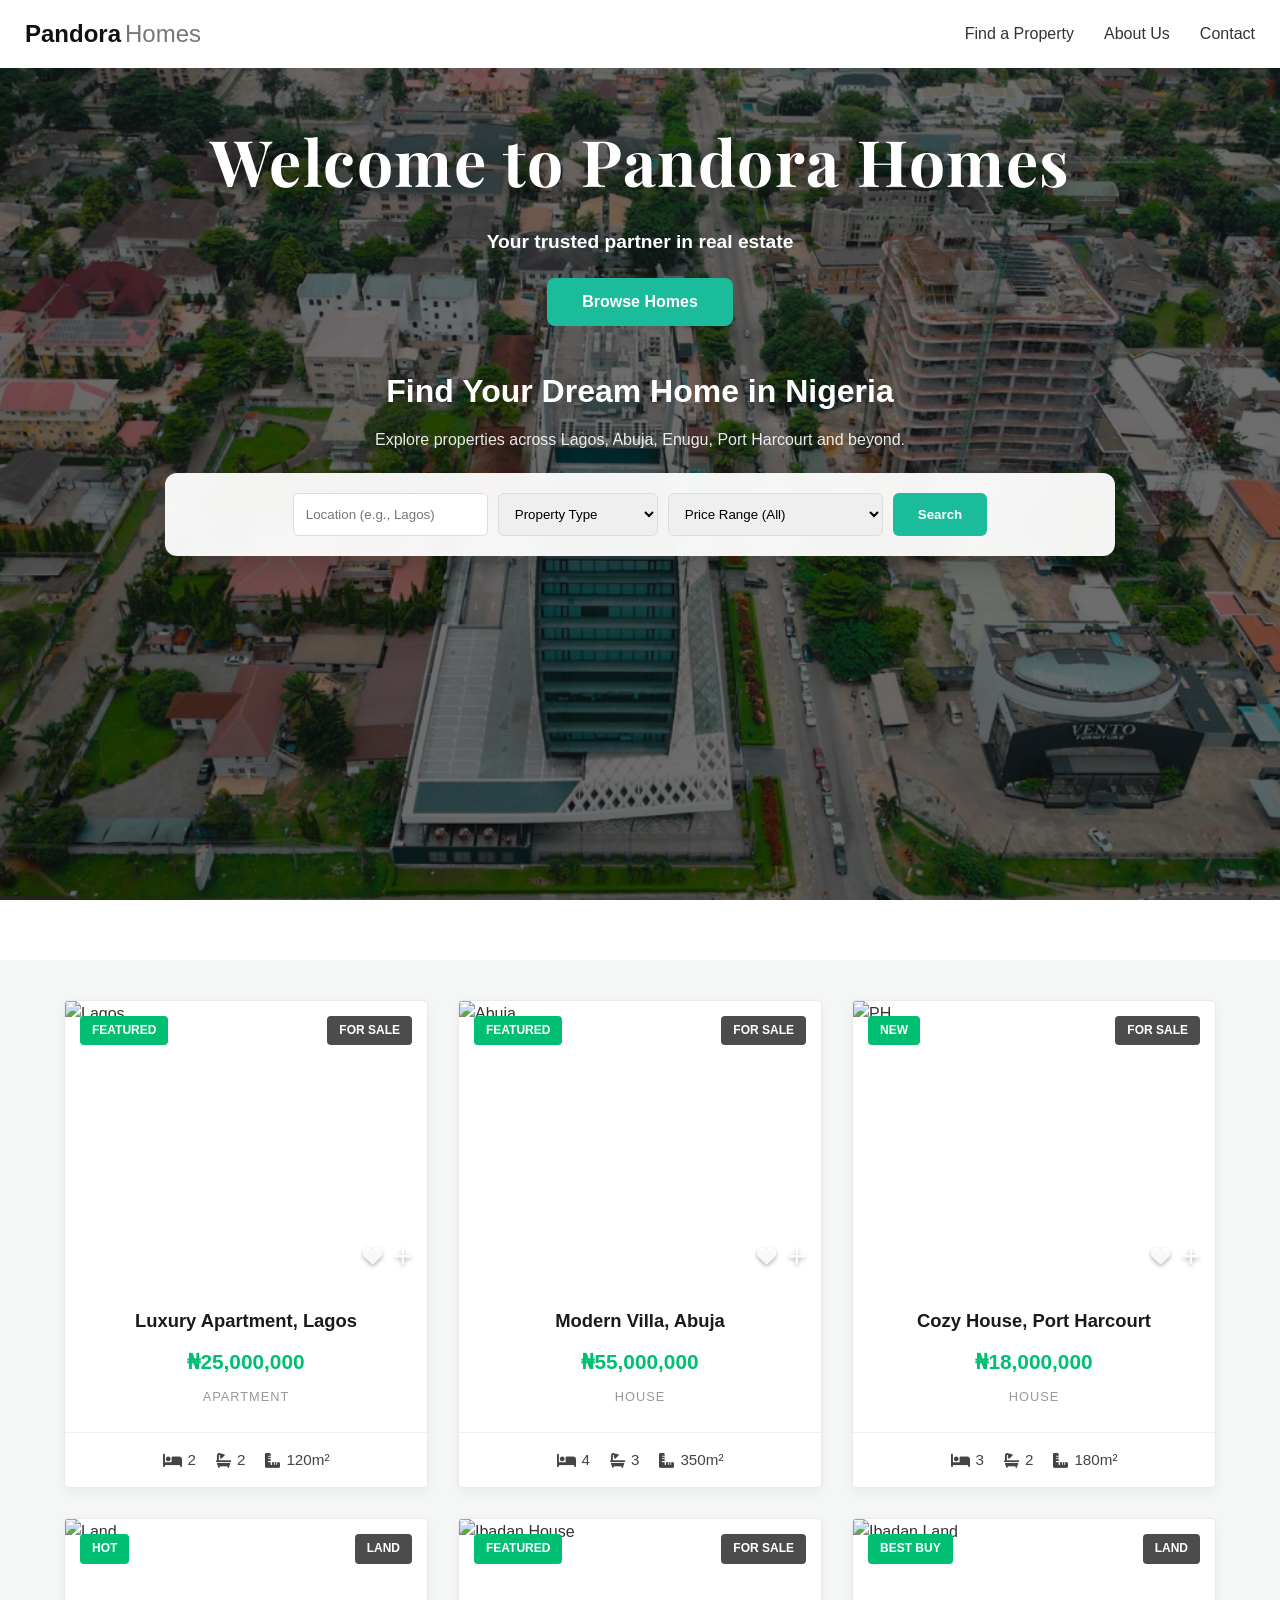
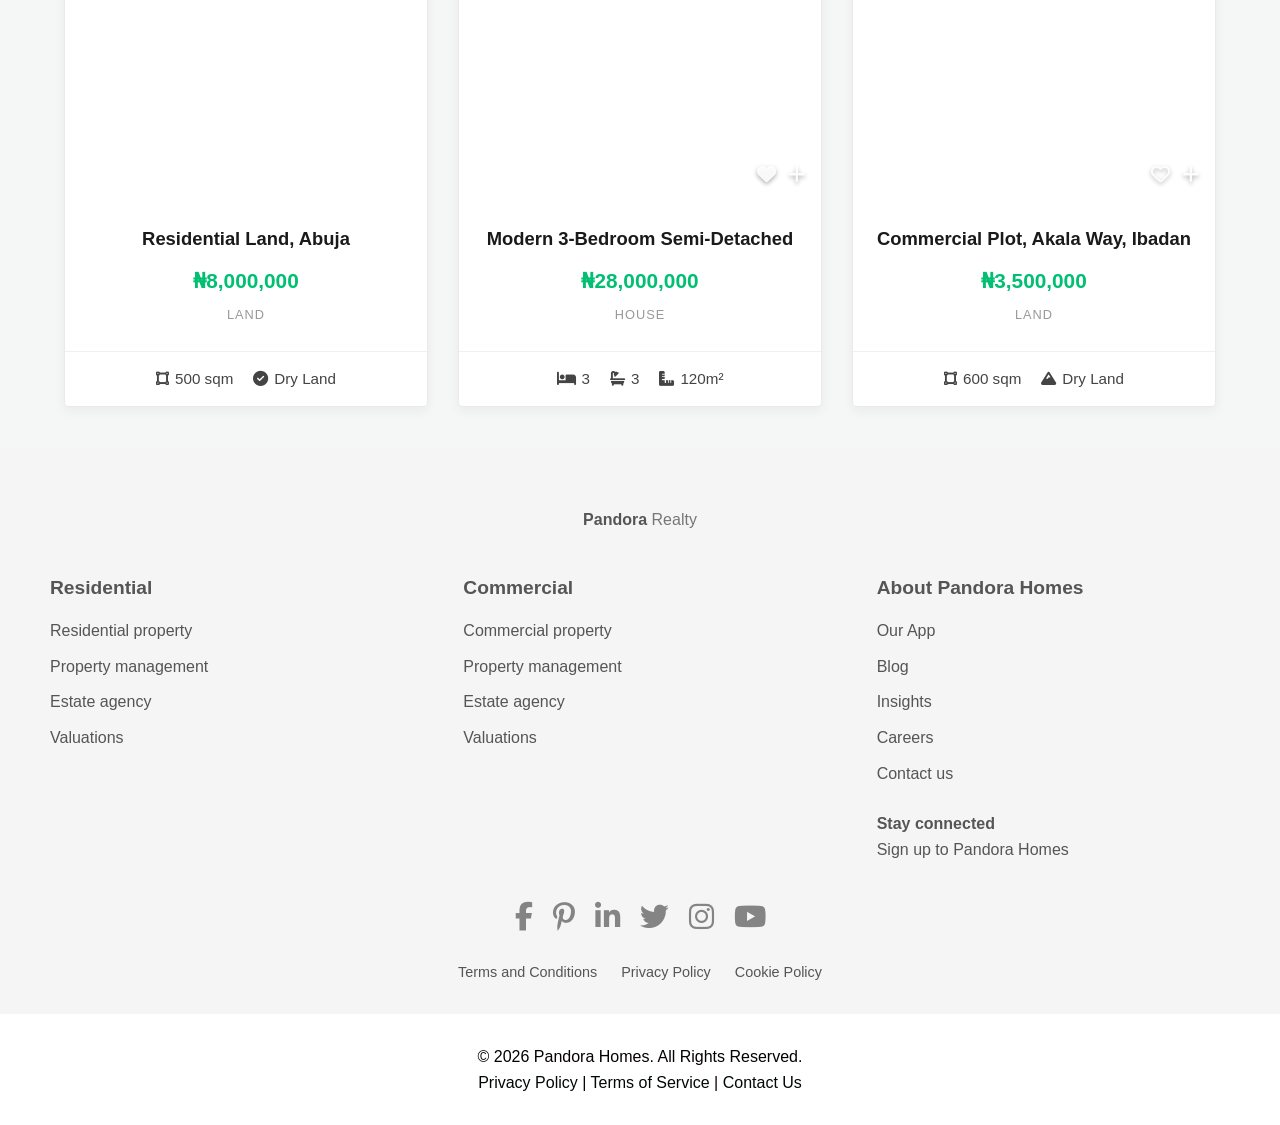
==== commit c4366f31: "added optimized hero image and preload performance" ====
--- a/index.html
+++ b/index.html
@@ -4,6 +4,7 @@
     <meta charset="UTF-8">
     <meta name="viewport" content="width=device-width, initial-scale=1.0">
     <title>Pandora Homes</title>
+    <link rel="preload" as="image" href="images/hero.webp">
     <link rel="stylesheet" href="style.css">
     <link href="https://fonts.googleapis.com/css2?family=Playfair+Display:wght@600;700;800&display=swap" rel="stylesheet">
     <link rel="stylesheet" href="https://cdnjs.cloudflare.com/ajax/libs/font-awesome/6.5.0/css/all.min.css">
--- a/style.css
+++ b/style.css
@@ -76,7 +76,7 @@
     padding: 50px 20px 20px; /* FIXED: combines top + side padding */
 
     background: linear-gradient(rgba(0,0,0,0.55), rgba(0,0,0,0.55)),
-    url("images/hero.jpg");
+    url("images/hero.webp");
 
     background-size: cover;
     background-position: center;
@@ -2419,4 +2419,12 @@
     opacity: 0; /* Ensures it stays invisible during the 1s wait */
     animation: fadeInUp 1.8s ease-out forwards; /* Increased to 1.2s for "slowly appears" */
     animation-delay: 0.4s; /* This creates the 1-second pause after load */
+}
+/* This targets mobile devices */
+@media (max-width: 768px) {
+  .hero {
+    background-attachment: scroll !important;
+    background-size: cover;
+    background-position: center;
+  }
 }
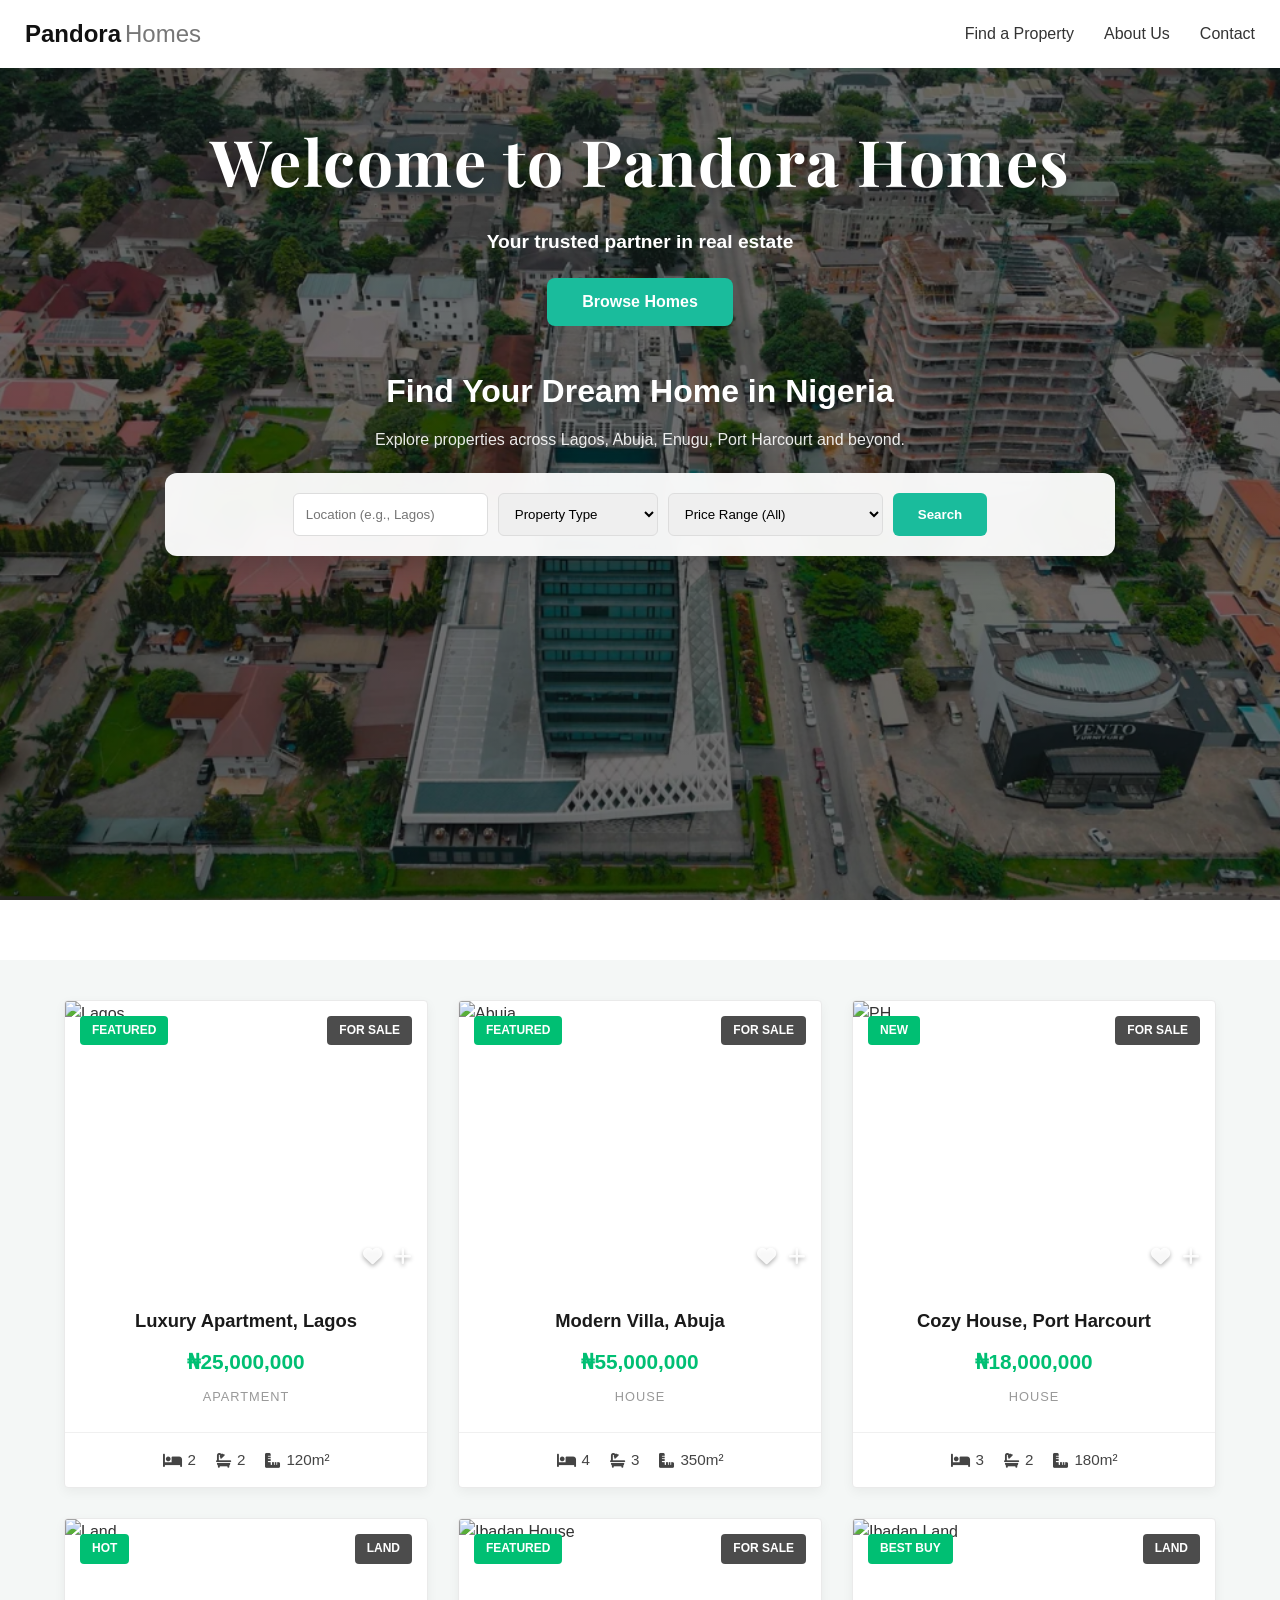
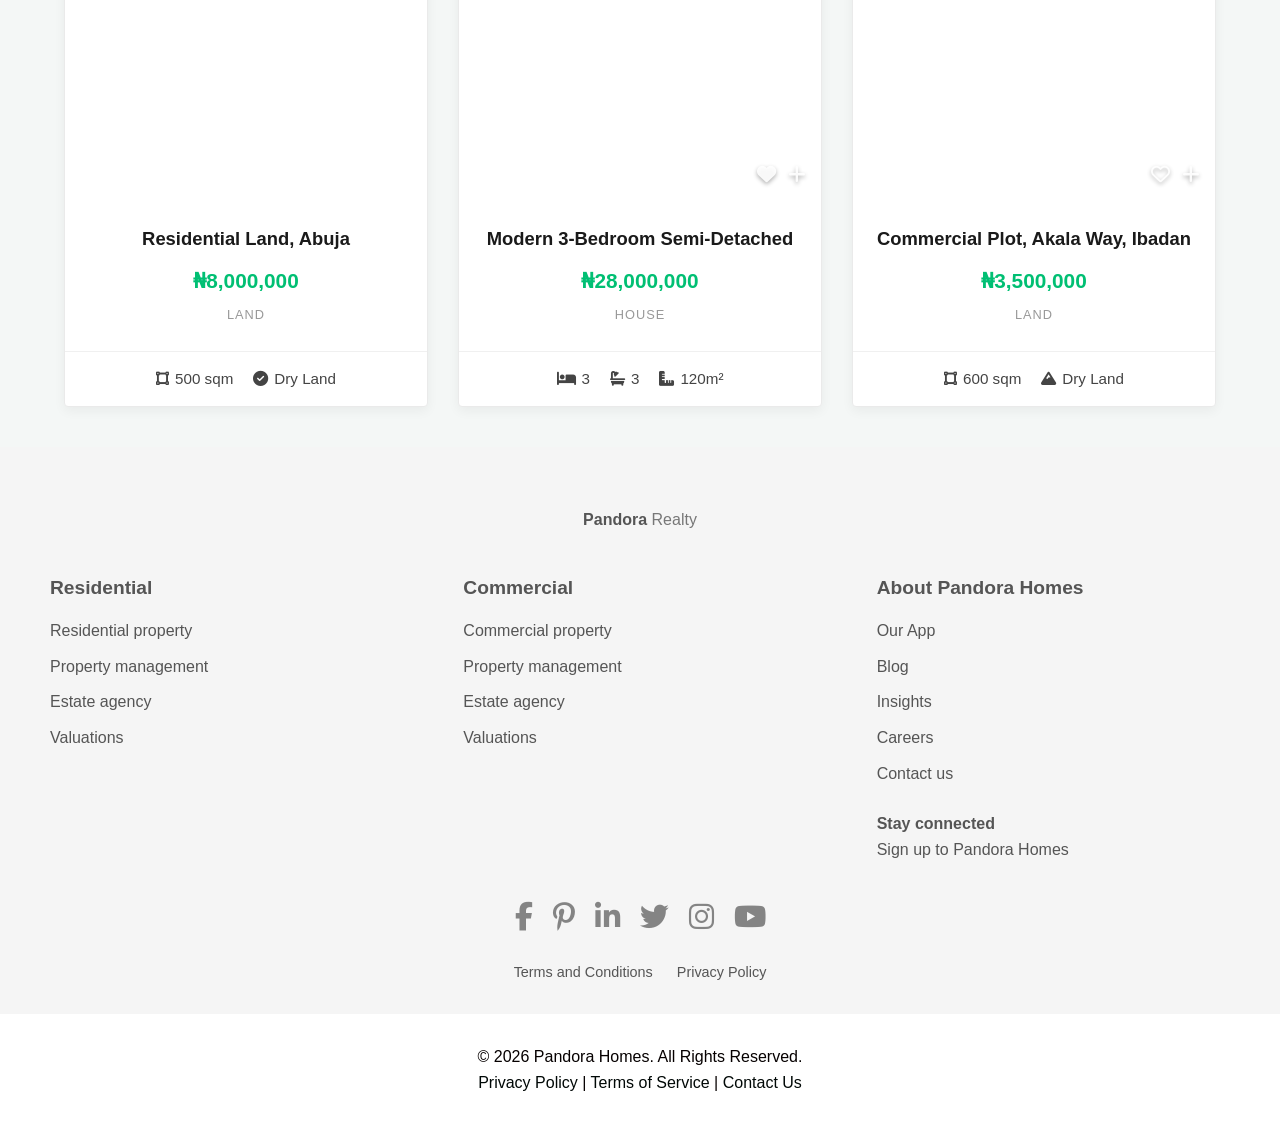
==== commit d14dc6eb: "added the terms and privacy page for the website" ====
--- a/index.html
+++ b/index.html
@@ -310,9 +310,8 @@
 
     <!-- Bottom Links -->
     <div class="footer-links">
-        <a href="#">Terms and Conditions</a>
-        <a href="#">Privacy Policy</a>
-        <a href="#">Cookie Policy</a>
+        <a href="terms.html">Terms and Conditions</a>
+        <a href="privacy.html">Privacy Policy</a>
     </div>
 
 </section>
@@ -320,9 +319,10 @@
 <footer>
     <p>&copy; 2026 Pandora Homes. All Rights Reserved.</p>
     <p>
-        <a href="#">Privacy Policy</a> | 
-        <a href="#">Terms of Service</a> | 
-        <a href="contact.html">Contact Us</a> </p>
+        <a href="privacy.html">Privacy Policy</a> | 
+        <a href="terms.html">Terms of Service</a> | 
+        <a href="contact.html">Contact Us</a> 
+    </p>
 </footer>
 
 <script src="script.js"></script>
